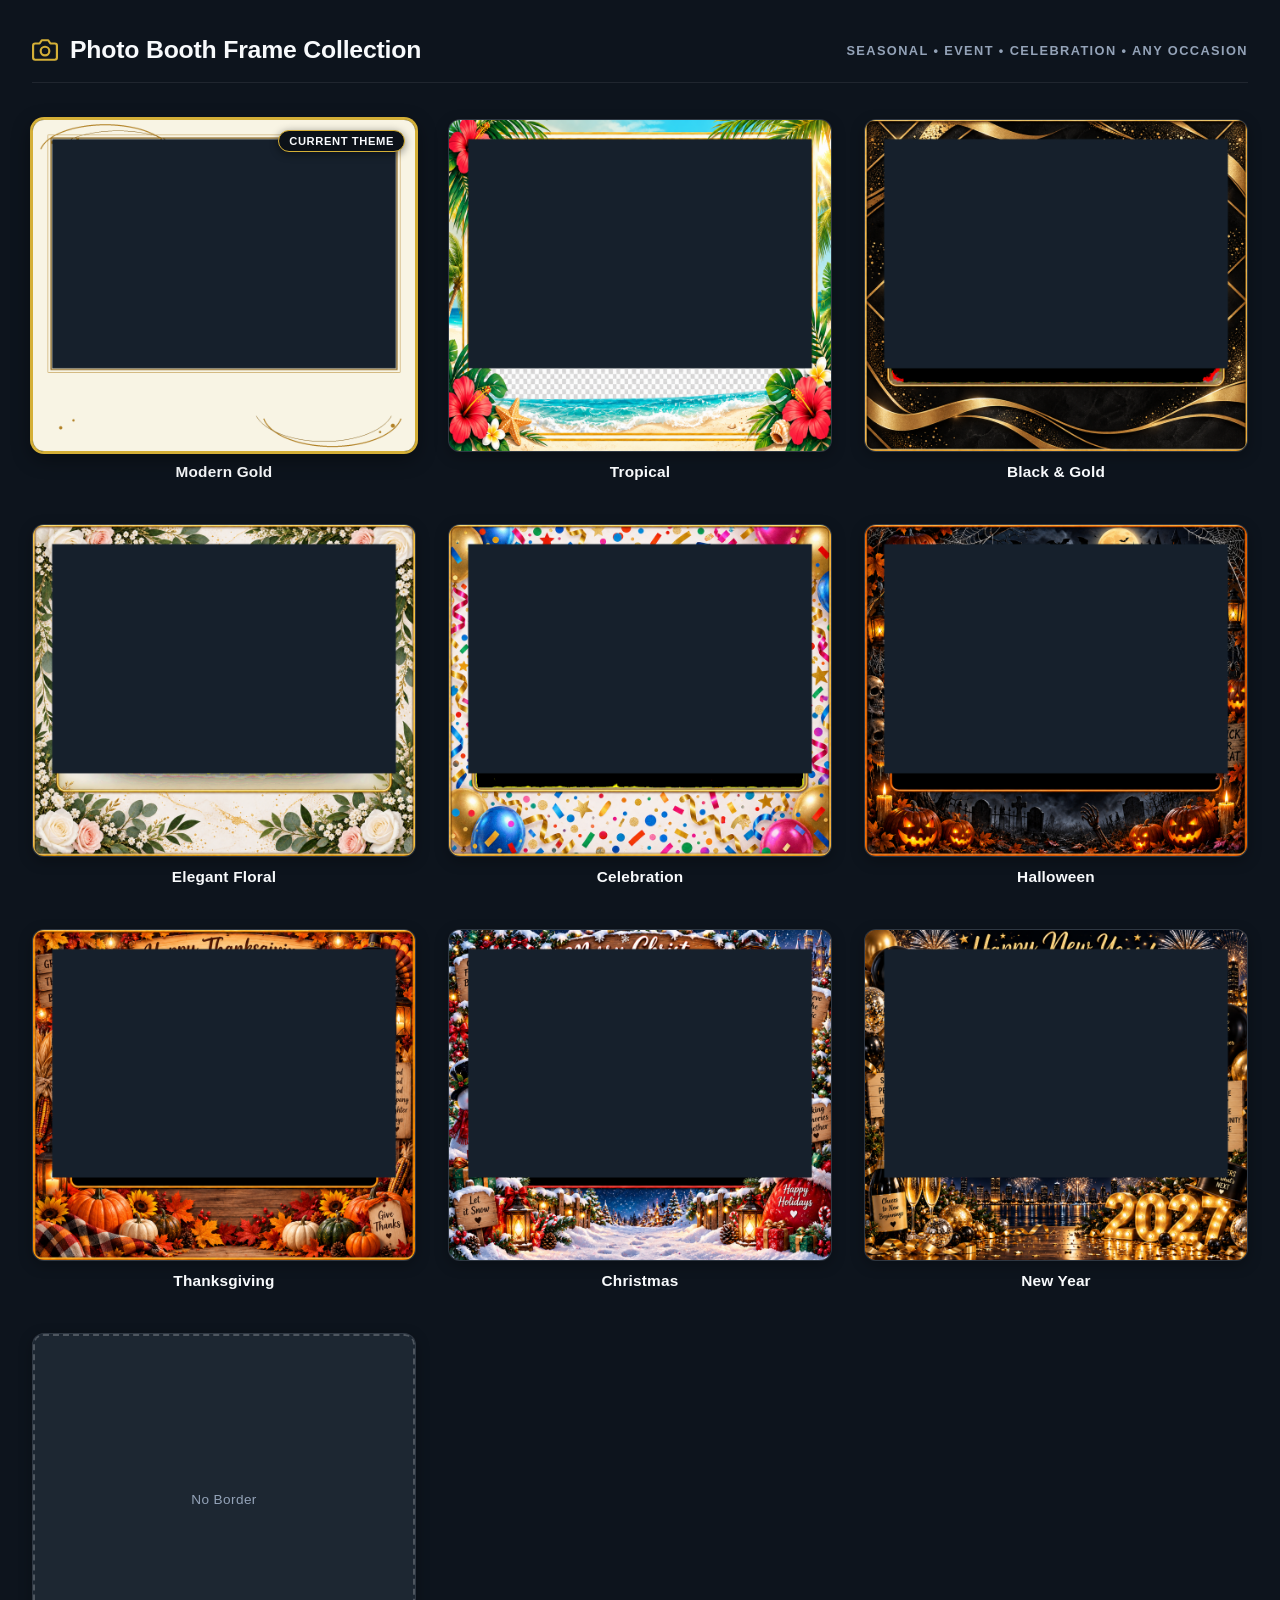
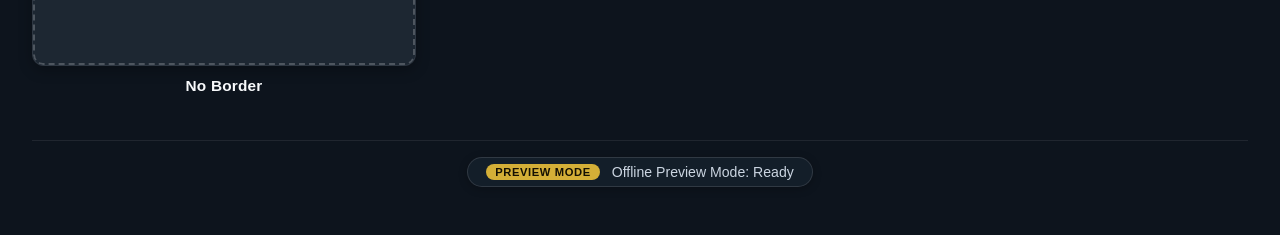
==== ui/index.html @ ea5c318e "feat: add responsive production theme selector" ====
<!DOCTYPE html>
<html lang="en">
<head>
  <meta charset="UTF-8">
  <meta name="viewport" content="width=device-width, initial-scale=1.0, maximum-scale=1.0, user-scalable=no">
  <title>Photo Booth Frame Collection</title>
  <link rel="stylesheet" href="style.css">
</head>
<body>
  <div class="gallery-container">
    <header class="collection-header">
      <div class="header-brand">
        <svg class="header-icon" viewBox="0 0 24 24" fill="none" stroke="currentColor" stroke-width="2" stroke-linecap="round" stroke-linejoin="round">
          <path d="M23 19a2 2 0 0 1-2 2H3a2 2 0 0 1-2-2V8a2 2 0 0 1 2-2h4l2-3h6l2 3h4a2 2 0 0 1 2 2z"></path>
          <circle cx="12" cy="13" r="4"></circle>
        </svg>
        <h1 class="header-title">Photo Booth Frame Collection</h1>
      </div>
      <div class="header-meta">
        <span class="header-tagline">SEASONAL &bull; EVENT &bull; CELEBRATION &bull; ANY OCCASION</span>
      </div>
    </header>

    <main class="theme-grid" id="themeGrid">
      <!-- Modern Gold -->
      <button type="button" class="theme-card" id="card-modern-gold" data-theme="modern-gold">
        <div class="preview-wrapper">
          <div class="card-badge" id="badge-modern-gold">Current Theme</div>
          <img src="assets/themes/modern-gold-frame-v2.png" alt="Modern Gold">
        </div>
        <span class="theme-name">Modern Gold</span>
      </button>

      <!-- Tropical -->
      <button type="button" class="theme-card" id="card-tropical" data-theme="tropical">
        <div class="preview-wrapper">
          <div class="card-badge" id="badge-tropical">Current Theme</div>
          <img src="assets/themes/tropical-frame-v1.png" alt="Tropical">
        </div>
        <span class="theme-name">Tropical</span>
      </button>

      <!-- Black & Gold -->
      <button type="button" class="theme-card" id="card-black-gold" data-theme="black-gold">
        <div class="preview-wrapper">
          <div class="card-badge" id="badge-black-gold">Current Theme</div>
          <img src="assets/themes/black-and-gold-frame-v1.png" alt="Black & Gold">
        </div>
        <span class="theme-name">Black & Gold</span>
      </button>

      <!-- Elegant Floral -->
      <button type="button" class="theme-card" id="card-floral" data-theme="floral">
        <div class="preview-wrapper">
          <div class="card-badge" id="badge-floral">Current Theme</div>
          <img src="assets/themes/floral-frame-v1.png" alt="Elegant Floral">
        </div>
        <span class="theme-name">Elegant Floral</span>
      </button>

      <!-- Celebration -->
      <button type="button" class="theme-card" id="card-celebration" data-theme="celebration">
        <div class="preview-wrapper">
          <div class="card-badge" id="badge-celebration">Current Theme</div>
          <img src="assets/themes/confetti-frame-v1.png" alt="Celebration">
        </div>
        <span class="theme-name">Celebration</span>
      </button>

      <!-- Halloween -->
      <button type="button" class="theme-card" id="card-halloween" data-theme="halloween">
        <div class="preview-wrapper">
          <div class="card-badge" id="badge-halloween">Current Theme</div>
          <img src="assets/themes/halloween-frame-v1.png" alt="Halloween">
        </div>
        <span class="theme-name">Halloween</span>
      </button>

      <!-- Thanksgiving -->
      <button type="button" class="theme-card" id="card-thanksgiving" data-theme="thanksgiving">
        <div class="preview-wrapper">
          <div class="card-badge" id="badge-thanksgiving">Current Theme</div>
          <img src="assets/themes/thanksgiving-frame-v1.png" alt="Thanksgiving">
        </div>
        <span class="theme-name">Thanksgiving</span>
      </button>

      <!-- Christmas -->
      <button type="button" class="theme-card" id="card-christmas" data-theme="christmas">
        <div class="preview-wrapper">
          <div class="card-badge" id="badge-christmas">Current Theme</div>
          <img src="assets/themes/christmas-frame-v1.png" alt="Christmas">
        </div>
        <span class="theme-name">Christmas</span>
      </button>

      <!-- New Year -->
      <button type="button" class="theme-card" id="card-new-year" data-theme="new-year">
        <div class="preview-wrapper">
          <div class="card-badge" id="badge-new-year">Current Theme</div>
          <img src="assets/themes/new-year-frame-v1.png" alt="New Year">
        </div>
        <span class="theme-name">New Year</span>
      </button>

      <!-- No Border -->
      <button type="button" class="theme-card" id="card-none" data-theme="none">
        <div class="preview-wrapper">
          <div class="card-badge" id="badge-none">Current Theme</div>
          <div class="plain-photo-sample">
            <span>No Border</span>
          </div>
        </div>
        <span class="theme-name">No Border</span>
      </button>
    </main>

    <footer class="collection-footer">
      <div class="status-bar">
        <span class="status-pill preview-pill">Preview Mode</span>
        <span class="status-text" id="statusMessage">Loading current theme...</span>
      </div>
    </footer>
  </div>

  <script src="app.js"></script>
</body>
</html>
---- ui/style.css ----
:root {
  /* Dark Charcoal / Slate Gallery Palette */
  --booth-bg: #0d141d;
  --booth-card-bg: #16202c;
  --booth-card-border: rgba(255, 255, 255, 0.1);
  --booth-gold: #c5a059;
  --booth-gold-accent: #d4af37;
  --booth-text-main: #f8fafc;
  --booth-text-muted: #94a3b8;
  --booth-badge-bg: #0b1118;
  --booth-radius: 12px;
  --preview-ratio: 1800 / 1560;
}

* {
  box-sizing: border-box;
  margin: 0;
  padding: 0;
  -webkit-touch-callout: none;
  -webkit-user-select: none;
  user-select: none;
  touch-action: manipulation;
  -webkit-tap-highlight-color: transparent;
}

html, body {
  min-height: 100%;
}

body {
  font-family: -apple-system, BlinkMacSystemFont, "Segoe UI", Roboto, Oxygen, Ubuntu, Cantarell, sans-serif;
  background-color: var(--booth-bg);
  color: var(--booth-text-main);
  margin: 0;
  padding: 0;
  overflow-x: hidden;
  overflow-y: auto;
  -webkit-font-smoothing: antialiased;
}

/* Centered Responsive Page Container */
.gallery-container {
  width: min(100% - clamp(24px, 5vw, 64px), 1440px);
  margin-inline: auto;
  padding-top: clamp(14px, 2.5vw, 24px);
  padding-bottom: clamp(24px, 4vw, 48px);
  display: flex;
  flex-direction: column;
  min-height: 100vh;
  box-sizing: border-box;
}

/* Compact Collection Header (Desktop / Tablet: One Row) */
.collection-header {
  display: flex;
  align-items: center;
  justify-content: space-between;
  flex-wrap: wrap;
  gap: 16px;
  padding: 12px 0 18px 0;
  border-bottom: 1px solid rgba(255, 255, 255, 0.08);
  margin-bottom: clamp(24px, 3.5vw, 36px);
  flex-shrink: 0;
}

.header-brand {
  display: flex;
  align-items: center;
  gap: 12px;
}

.header-icon {
  width: 26px;
  height: 26px;
  stroke: var(--booth-gold-accent);
  flex-shrink: 0;
}

.header-title {
  font-size: clamp(1.2rem, 2vw, 1.55rem);
  font-weight: 700;
  color: var(--booth-text-main);
  letter-spacing: -0.2px;
  margin: 0;
}

.header-meta {
  display: flex;
  align-items: center;
}

.header-tagline {
  font-size: clamp(0.7rem, 1vw, 0.8rem);
  font-weight: 600;
  letter-spacing: 1.4px;
  color: var(--booth-text-muted);
  text-transform: uppercase;
}

/* Theme Gallery Grid (CSS Grid with Full Natural Document Flow) */
.theme-grid {
  display: grid;
  grid-template-columns: repeat(3, minmax(0, 1fr));
  column-gap: clamp(20px, 2.8vw, 32px);
  row-gap: clamp(28px, 4vw, 42px);
  width: 100%;
  margin: 0 auto;
  padding: 0;
  flex: 1;
}

/* Theme Card Item (Transparent, Normal-Flow Grid Item) */
.theme-card {
  display: flex;
  flex-direction: column;
  align-items: center;
  justify-content: flex-start;
  width: 100%;
  padding: 0;
  margin: 0;
  background: transparent;
  border: none;
  cursor: pointer;
  outline: none;
  text-align: center;
  user-select: none;
  -webkit-user-select: none;
  touch-action: manipulation;
}

/* Shared Landscape Preview Wrapper (Controls Uniform Geometry) */
.preview-wrapper {
  position: relative;
  width: 100%;
  aspect-ratio: var(--preview-ratio);
  border-radius: var(--booth-radius);
  overflow: hidden;
  background: var(--booth-card-bg);
  border: 1px solid var(--booth-card-border);
  box-shadow: 0 4px 14px rgba(0, 0, 0, 0.28);
  display: flex;
  align-items: center;
  justify-content: center;
  box-sizing: border-box;
  transition: border-color 0.15s ease, box-shadow 0.15s ease, opacity 0.12s ease;
}

.theme-card:active .preview-wrapper {
  opacity: 0.92;
}

.preview-wrapper img {
  display: block;
  width: 100%;
  height: 100%;
  object-fit: contain;
  pointer-events: none;
}

/* No Border Preview Styling (Identical Outer Dimensions) */
.plain-photo-sample {
  width: 100%;
  height: 100%;
  border: 2px dashed rgba(255, 255, 255, 0.22);
  border-radius: 10px;
  background: rgba(255, 255, 255, 0.03);
  display: flex;
  align-items: center;
  justify-content: center;
  box-sizing: border-box;
  pointer-events: none;
}

.plain-photo-sample span {
  font-size: 0.85rem;
  font-weight: 500;
  color: var(--booth-text-muted);
  letter-spacing: 0.4px;
}

/* Theme Label (Directly Underneath Preview in Normal Flow) */
.theme-name {
  display: block;
  width: 100%;
  margin-top: 10px;
  font-size: clamp(0.92rem, 1.2vw, 1.05rem);
  font-weight: 600;
  color: var(--booth-text-main);
  letter-spacing: 0.2px;
  text-align: center;
  line-height: 1.3;
  pointer-events: none;
}

/* Selected State: Gold Outline & Accent Glow (NO scaling, NO dimension change) */
.theme-card.active-theme .preview-wrapper {
  border-color: var(--booth-gold-accent);
  box-shadow: 0 0 0 2px var(--booth-gold-accent), 0 6px 20px rgba(0, 0, 0, 0.45);
}

/* Compact CURRENT THEME Overlay Badge (Inside Preview Wrapper) */
.preview-wrapper .card-badge {
  position: absolute;
  top: 10px;
  right: 10px;
  display: inline-flex;
  align-items: center;
  padding: 4px 10px;
  font-size: 0.7rem;
  font-weight: 700;
  text-transform: uppercase;
  letter-spacing: 0.6px;
  border-radius: 999px;
  background: var(--booth-badge-bg);
  color: var(--booth-text-main);
  border: 1.5px solid var(--booth-gold-accent);
  box-shadow: 0 2px 8px rgba(0, 0, 0, 0.45);
  opacity: 0;
  pointer-events: none;
  transition: opacity 0.15s ease;
  z-index: 5;
}

.theme-card.active-theme .card-badge {
  opacity: 1;
}

/* Status Bar & Footer (Compact, Non-Sticky, After Gallery) */
.collection-footer {
  margin-top: clamp(28px, 4.5vw, 44px);
  padding-top: 16px;
  border-top: 1px solid rgba(255, 255, 255, 0.08);
  display: flex;
  justify-content: center;
  align-items: center;
  flex-shrink: 0;
}

.status-bar {
  display: inline-flex;
  align-items: center;
  gap: 12px;
  background: rgba(22, 32, 44, 0.85);
  border: 1px solid rgba(255, 255, 255, 0.12);
  padding: 6px 18px;
  border-radius: 999px;
  font-size: 0.88rem;
  box-shadow: 0 2px 8px rgba(0, 0, 0, 0.25);
}

.status-pill {
  font-size: 0.7rem;
  font-weight: 800;
  text-transform: uppercase;
  letter-spacing: 0.6px;
  padding: 2px 9px;
  border-radius: 999px;
}

.preview-pill {
  background: var(--booth-gold-accent);
  color: #141003;
}

.status-text {
  color: #cbd5e1;
  font-weight: 500;
}

/* ==========================================================================
   Responsive Breakpoints
   - Large (>= 1100px): 3 columns
   - Medium (700px–1099px): 2 columns
   - Small (< 700px): 1 column (centered, bounded max-width)
   ========================================================================== */

@media (max-width: 1099px) {
  .theme-grid {
    grid-template-columns: repeat(2, minmax(0, 1fr));
    column-gap: clamp(16px, 2.5vw, 24px);
    row-gap: clamp(24px, 3.5vw, 36px);
  }
}

@media (max-width: 699px) {
  .collection-header {
    flex-direction: column;
    align-items: center;
    text-align: center;
    gap: 8px;
  }

  .header-brand {
    justify-content: center;
  }

  .theme-grid {
    grid-template-columns: minmax(0, 1fr);
    max-width: 480px;
    margin-inline: auto;
    row-gap: 24px;
  }
}

/* ==========================================================================
   Photobooth-App Action Button Styling (Choose Theme)
   Preserved for kiosk injection via ui/kiosk-theme-button.js
   ========================================================================== */

.booth-action-btn {
  display: flex;
  flex-direction: column;
  align-items: center;
  justify-content: center;
  width: 96px;
  height: 96px;
  background-color: #3b5e82;
  border: 1.5px solid rgba(255, 255, 255, 0.85);
  border-radius: 14px;
  box-shadow: 0 4px 14px rgba(0, 0, 0, 0.22);
  color: #ffffff;
  text-decoration: none;
  cursor: pointer;
  user-select: none;
  touch-action: manipulation;
  -webkit-tap-highlight-color: transparent;
  transition: transform 0.12s ease, background-color 0.15s ease, box-shadow 0.15s ease;
  box-sizing: border-box;
  padding: 8px 6px;
  outline: none;
}

.booth-action-btn:hover {
  background-color: #446d96;
}

.booth-action-btn:active {
  transform: scale(0.95);
  background-color: #325070;
}

.booth-action-btn .btn-icon {
  width: 36px;
  height: 36px;
  stroke: #ffffff;
  stroke-width: 2;
  margin-bottom: 6px;
  flex-shrink: 0;
}

.booth-action-btn .btn-label {
  font-family: -apple-system, BlinkMacSystemFont, "Segoe UI", Roboto, sans-serif;
  font-size: 0.78rem;
  font-weight: 600;
  color: #ffffff;
  text-align: center;
  line-height: 1.15;
  white-space: normal;
  letter-spacing: -0.1px;
}

.btn-theme {
  position: relative;
}

.btn-theme:focus-visible {
  box-shadow: 0 0 0 2px var(--booth-gold-accent), 0 4px 14px rgba(0, 0, 0, 0.22);
}
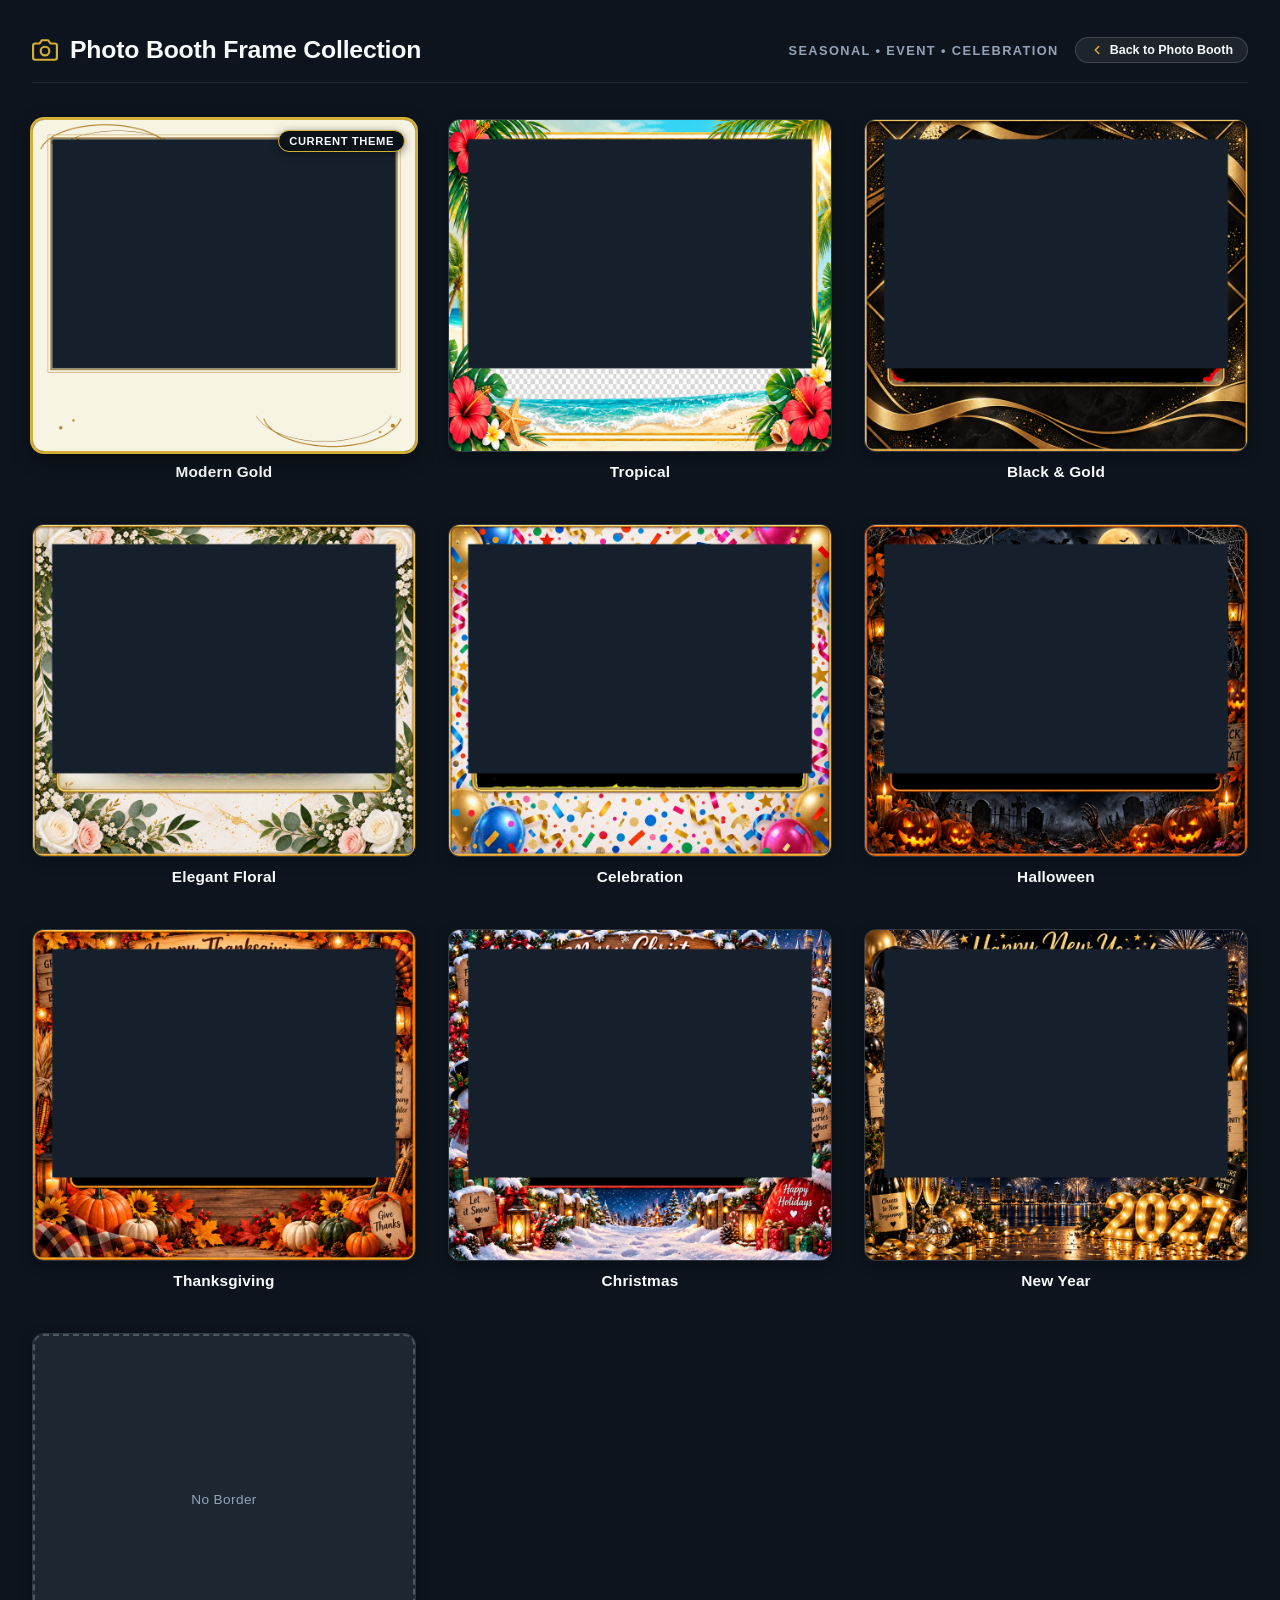
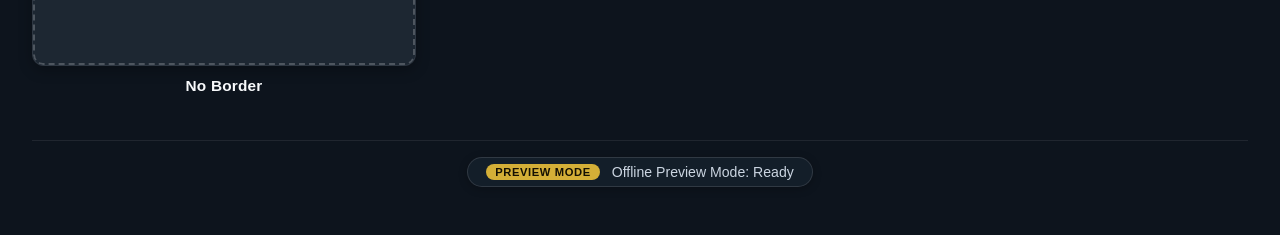
==== commit befb4fa5: "fix: add kiosk return flow after theme selection" ====
--- a/ui/index.html
+++ b/ui/index.html
@@ -17,7 +17,13 @@
         <h1 class="header-title">Photo Booth Frame Collection</h1>
       </div>
       <div class="header-meta">
-        <span class="header-tagline">SEASONAL &bull; EVENT &bull; CELEBRATION &bull; ANY OCCASION</span>
+        <span class="header-tagline">SEASONAL &bull; EVENT &bull; CELEBRATION</span>
+        <a href="http://localhost:8000/" class="btn-back" id="btnBackToBooth" title="Return to Photo Booth">
+          <svg class="btn-back-icon" viewBox="0 0 24 24" fill="none" stroke="currentColor" stroke-width="2.5" stroke-linecap="round" stroke-linejoin="round">
+            <polyline points="15 18 9 12 15 6"></polyline>
+          </svg>
+          <span>Back to Photo Booth</span>
+        </a>
       </div>
     </header>
 
--- a/ui/style.css
+++ b/ui/style.css
@@ -87,6 +87,8 @@
 .header-meta {
   display: flex;
   align-items: center;
+  gap: 16px;
+  flex-wrap: wrap;
 }
 
 .header-tagline {
@@ -95,6 +97,42 @@
   letter-spacing: 1.4px;
   color: var(--booth-text-muted);
   text-transform: uppercase;
+}
+
+/* Compact Back to Photo Booth Fallback Control */
+.btn-back {
+  display: inline-flex;
+  align-items: center;
+  gap: 6px;
+  background: rgba(255, 255, 255, 0.07);
+  border: 1px solid rgba(255, 255, 255, 0.16);
+  border-radius: 999px;
+  padding: 5px 14px;
+  font-size: 0.78rem;
+  font-weight: 600;
+  color: var(--booth-text-main);
+  text-decoration: none;
+  cursor: pointer;
+  white-space: nowrap;
+  transition: background-color 0.15s ease, border-color 0.15s ease;
+}
+
+.btn-back:hover,
+.btn-back:focus-visible {
+  background: rgba(255, 255, 255, 0.14);
+  border-color: var(--booth-gold-accent);
+}
+
+.btn-back:active {
+  background: rgba(255, 255, 255, 0.2);
+  transform: scale(0.97);
+}
+
+.btn-back-icon {
+  width: 14px;
+  height: 14px;
+  stroke: var(--booth-gold-accent);
+  flex-shrink: 0;
 }
 
 /* Theme Gallery Grid (CSS Grid with Full Natural Document Flow) */
@@ -292,6 +330,11 @@
 
   .header-brand {
     justify-content: center;
+  }
+
+  .header-meta {
+    justify-content: center;
+    gap: 10px;
   }
 
   .theme-grid {
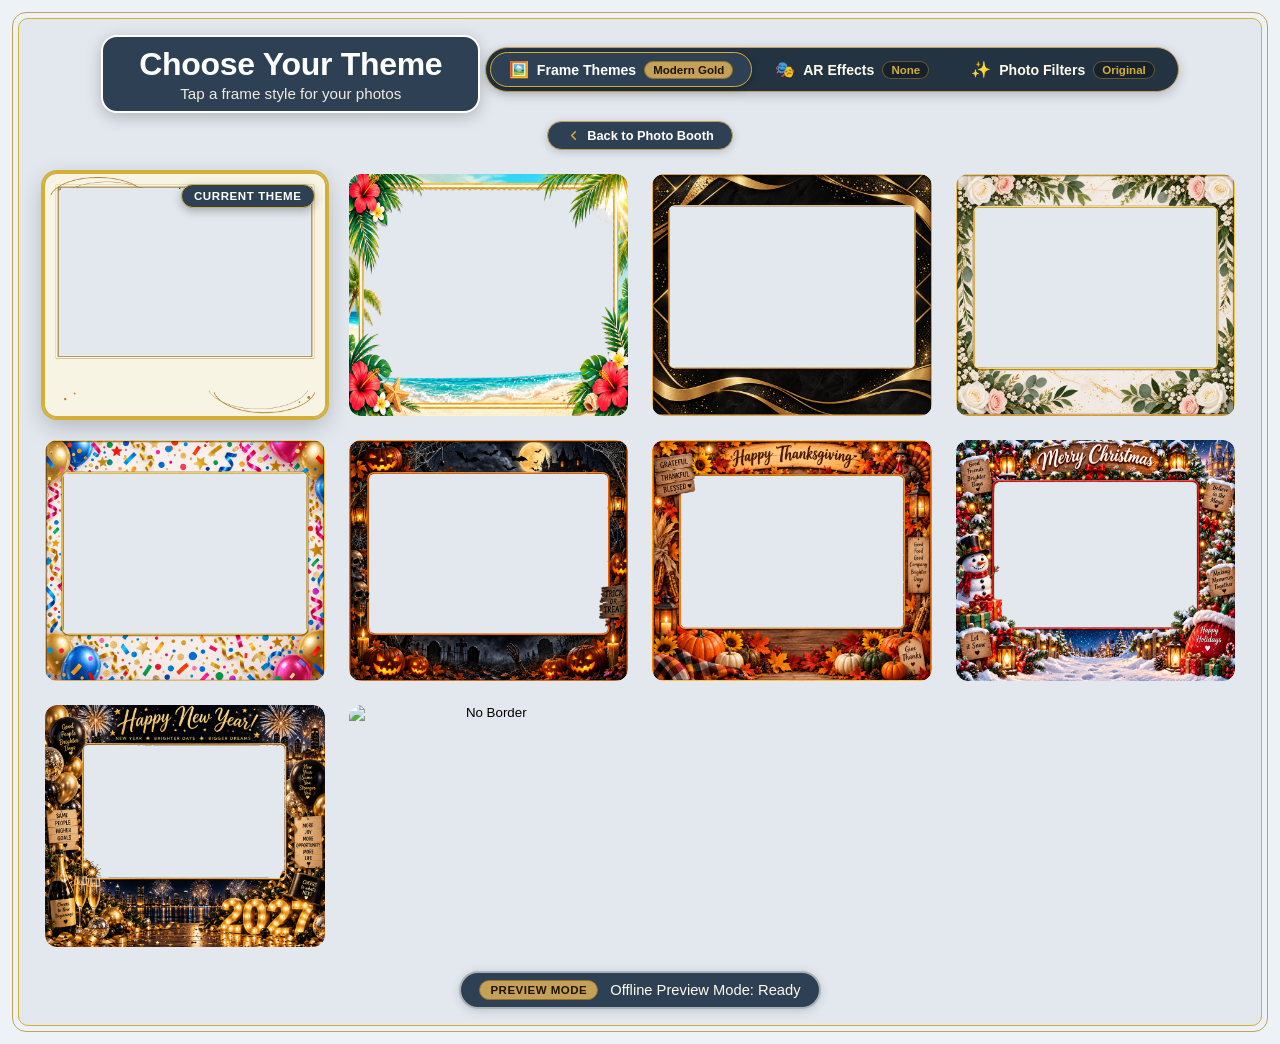
==== commit d7a69d5f: "feat: add production theme system and live selector" ====
--- a/ui/index.html
+++ b/ui/index.html
@@ -3,130 +3,239 @@
 <head>
   <meta charset="UTF-8">
   <meta name="viewport" content="width=device-width, initial-scale=1.0, maximum-scale=1.0, user-scalable=no">
-  <title>Photo Booth Frame Collection</title>
+  <title>Photo Booth Theme Selector</title>
   <link rel="stylesheet" href="style.css">
 </head>
 <body>
-  <div class="gallery-container">
-    <header class="collection-header">
-      <div class="header-brand">
-        <svg class="header-icon" viewBox="0 0 24 24" fill="none" stroke="currentColor" stroke-width="2" stroke-linecap="round" stroke-linejoin="round">
-          <path d="M23 19a2 2 0 0 1-2 2H3a2 2 0 0 1-2-2V8a2 2 0 0 1 2-2h4l2-3h6l2 3h4a2 2 0 0 1 2 2z"></path>
-          <circle cx="12" cy="13" r="4"></circle>
-        </svg>
-        <h1 class="header-title">Photo Booth Frame Collection</h1>
-      </div>
-      <div class="header-meta">
-        <span class="header-tagline">SEASONAL &bull; EVENT &bull; CELEBRATION</span>
-        <a href="http://localhost:8000/" class="btn-back" id="btnBackToBooth" title="Return to Photo Booth">
-          <svg class="btn-back-icon" viewBox="0 0 24 24" fill="none" stroke="currentColor" stroke-width="2.5" stroke-linecap="round" stroke-linejoin="round">
-            <polyline points="15 18 9 12 15 6"></polyline>
-          </svg>
-          <span>Back to Photo Booth</span>
-        </a>
-      </div>
-    </header>
-
-    <main class="theme-grid" id="themeGrid">
-      <!-- Modern Gold -->
-      <button type="button" class="theme-card" id="card-modern-gold" data-theme="modern-gold">
-        <div class="preview-wrapper">
+  <div class="kiosk-frame-outer">
+    <div class="kiosk-container">
+      <header class="kiosk-header">
+        <div class="header-panel">
+          <h1 class="title" id="pageTitle">Choose Your Theme</h1>
+          <p class="subtitle" id="pageSubtitle">Tap a frame style for your photos</p>
+        </div>
+
+        <!-- Mode Switcher: Themes vs AR Effects vs Filters -->
+        <div class="mode-tabs" role="tablist" aria-label="Selector modes">
+          <button type="button" class="tab-btn active-tab" id="tabThemes" role="tab" aria-selected="true" aria-controls="themeGrid">
+            <span class="tab-icon">🖼️</span>
+            <span class="tab-label">Frame Themes</span>
+            <span class="tab-pill" id="themeActivePill">Theme</span>
+          </button>
+          <button type="button" class="tab-btn" id="tabAREffects" role="tab" aria-selected="false" aria-controls="arGrid">
+            <span class="tab-icon">🎭</span>
+            <span class="tab-label">AR Effects</span>
+            <span class="tab-pill" id="arActivePill">None</span>
+          </button>
+          <button type="button" class="tab-btn" id="tabFilters" role="tab" aria-selected="false" aria-controls="filterGrid">
+            <span class="tab-icon">✨</span>
+            <span class="tab-label">Photo Filters</span>
+            <span class="tab-pill" id="filterActivePill">Original</span>
+          </button>
+        </div>
+
+        <div class="header-actions">
+          <a href="http://localhost:8000/#/" class="btn-back" id="btnBackToBooth" title="Return to Photo Booth">
+            <svg class="btn-back-icon" viewBox="0 0 24 24" fill="none" stroke="currentColor" stroke-width="2.5" stroke-linecap="round" stroke-linejoin="round">
+              <polyline points="15 18 9 12 15 6"></polyline>
+            </svg>
+            <span>Back to Photo Booth</span>
+          </a>
+        </div>
+      </header>
+
+      <main class="cards-grid" id="themeGrid">
+        <!-- Modern Gold -->
+        <button type="button" class="theme-option theme-card" id="card-modern-gold" data-theme="modern-gold">
           <div class="card-badge" id="badge-modern-gold">Current Theme</div>
-          <img src="assets/themes/modern-gold-frame-v2.png" alt="Modern Gold">
-        </div>
-        <span class="theme-name">Modern Gold</span>
-      </button>
-
-      <!-- Tropical -->
-      <button type="button" class="theme-card" id="card-tropical" data-theme="tropical">
-        <div class="preview-wrapper">
+          <div class="card-frame-stack">
+            <img src="assets/sample-photo.jpg" alt="Sample Photo" class="sample-photo">
+            <img src="assets/themes/modern-gold-frame-v2.png" alt="Modern Gold" class="frame-overlay">
+          </div>
+        </button>
+
+        <!-- Tropical -->
+        <button type="button" class="theme-option theme-card" id="card-tropical" data-theme="tropical">
           <div class="card-badge" id="badge-tropical">Current Theme</div>
-          <img src="assets/themes/tropical-frame-v1.png" alt="Tropical">
-        </div>
-        <span class="theme-name">Tropical</span>
-      </button>
-
-      <!-- Black & Gold -->
-      <button type="button" class="theme-card" id="card-black-gold" data-theme="black-gold">
-        <div class="preview-wrapper">
+          <div class="card-frame-stack">
+            <img src="assets/sample-photo.jpg" alt="Sample Photo" class="sample-photo">
+            <img src="assets/themes/tropical-frame-v1.png" alt="Tropical" class="frame-overlay">
+          </div>
+        </button>
+
+        <!-- Black & Gold -->
+        <button type="button" class="theme-option theme-card" id="card-black-gold" data-theme="black-gold">
           <div class="card-badge" id="badge-black-gold">Current Theme</div>
-          <img src="assets/themes/black-and-gold-frame-v1.png" alt="Black & Gold">
-        </div>
-        <span class="theme-name">Black & Gold</span>
-      </button>
-
-      <!-- Elegant Floral -->
-      <button type="button" class="theme-card" id="card-floral" data-theme="floral">
-        <div class="preview-wrapper">
+          <div class="card-frame-stack">
+            <img src="assets/sample-photo.jpg" alt="Sample Photo" class="sample-photo">
+            <img src="assets/themes/black-and-gold-frame-v1.png" alt="Black & Gold" class="frame-overlay">
+          </div>
+        </button>
+
+        <!-- Elegant Floral -->
+        <button type="button" class="theme-option theme-card" id="card-floral" data-theme="floral">
           <div class="card-badge" id="badge-floral">Current Theme</div>
-          <img src="assets/themes/floral-frame-v1.png" alt="Elegant Floral">
-        </div>
-        <span class="theme-name">Elegant Floral</span>
-      </button>
-
-      <!-- Celebration -->
-      <button type="button" class="theme-card" id="card-celebration" data-theme="celebration">
-        <div class="preview-wrapper">
+          <div class="card-frame-stack">
+            <img src="assets/sample-photo.jpg" alt="Sample Photo" class="sample-photo">
+            <img src="assets/themes/floral-frame-v1.png" alt="Elegant Floral" class="frame-overlay">
+          </div>
+        </button>
+
+        <!-- Celebration -->
+        <button type="button" class="theme-option theme-card" id="card-celebration" data-theme="celebration">
           <div class="card-badge" id="badge-celebration">Current Theme</div>
-          <img src="assets/themes/confetti-frame-v1.png" alt="Celebration">
-        </div>
-        <span class="theme-name">Celebration</span>
-      </button>
-
-      <!-- Halloween -->
-      <button type="button" class="theme-card" id="card-halloween" data-theme="halloween">
-        <div class="preview-wrapper">
+          <div class="card-frame-stack">
+            <img src="assets/sample-photo.jpg" alt="Sample Photo" class="sample-photo">
+            <img src="assets/themes/confetti-frame-v1.png" alt="Celebration" class="frame-overlay">
+          </div>
+        </button>
+
+        <!-- Halloween -->
+        <button type="button" class="theme-option theme-card" id="card-halloween" data-theme="halloween">
           <div class="card-badge" id="badge-halloween">Current Theme</div>
-          <img src="assets/themes/halloween-frame-v1.png" alt="Halloween">
-        </div>
-        <span class="theme-name">Halloween</span>
-      </button>
-
-      <!-- Thanksgiving -->
-      <button type="button" class="theme-card" id="card-thanksgiving" data-theme="thanksgiving">
-        <div class="preview-wrapper">
+          <div class="card-frame-stack">
+            <img src="assets/sample-photo.jpg" alt="Sample Photo" class="sample-photo">
+            <img src="assets/themes/halloween-frame-v1.png" alt="Halloween" class="frame-overlay">
+          </div>
+        </button>
+
+        <!-- Thanksgiving -->
+        <button type="button" class="theme-option theme-card" id="card-thanksgiving" data-theme="thanksgiving">
           <div class="card-badge" id="badge-thanksgiving">Current Theme</div>
-          <img src="assets/themes/thanksgiving-frame-v1.png" alt="Thanksgiving">
-        </div>
-        <span class="theme-name">Thanksgiving</span>
-      </button>
-
-      <!-- Christmas -->
-      <button type="button" class="theme-card" id="card-christmas" data-theme="christmas">
-        <div class="preview-wrapper">
+          <div class="card-frame-stack">
+            <img src="assets/sample-photo.jpg" alt="Sample Photo" class="sample-photo">
+            <img src="assets/themes/thanksgiving-frame-v1.png" alt="Thanksgiving" class="frame-overlay">
+          </div>
+        </button>
+
+        <!-- Christmas -->
+        <button type="button" class="theme-option theme-card" id="card-christmas" data-theme="christmas">
           <div class="card-badge" id="badge-christmas">Current Theme</div>
-          <img src="assets/themes/christmas-frame-v1.png" alt="Christmas">
-        </div>
-        <span class="theme-name">Christmas</span>
-      </button>
-
-      <!-- New Year -->
-      <button type="button" class="theme-card" id="card-new-year" data-theme="new-year">
-        <div class="preview-wrapper">
+          <div class="card-frame-stack">
+            <img src="assets/sample-photo.jpg" alt="Sample Photo" class="sample-photo">
+            <img src="assets/themes/christmas-frame-v1.png" alt="Christmas" class="frame-overlay">
+          </div>
+        </button>
+
+        <!-- New Year -->
+        <button type="button" class="theme-option theme-card" id="card-new-year" data-theme="new-year">
           <div class="card-badge" id="badge-new-year">Current Theme</div>
-          <img src="assets/themes/new-year-frame-v1.png" alt="New Year">
-        </div>
-        <span class="theme-name">New Year</span>
-      </button>
-
-      <!-- No Border -->
-      <button type="button" class="theme-card" id="card-none" data-theme="none">
-        <div class="preview-wrapper">
+          <div class="card-frame-stack">
+            <img src="assets/sample-photo.jpg" alt="Sample Photo" class="sample-photo">
+            <img src="assets/themes/new-year-frame-v1.png" alt="New Year" class="frame-overlay">
+          </div>
+        </button>
+
+        <!-- No Border -->
+        <button type="button" class="theme-option theme-card" id="card-none" data-theme="none">
           <div class="card-badge" id="badge-none">Current Theme</div>
-          <div class="plain-photo-sample">
-            <span>No Border</span>
-          </div>
-        </div>
-        <span class="theme-name">No Border</span>
-      </button>
-    </main>
-
-    <footer class="collection-footer">
-      <div class="status-bar">
-        <span class="status-pill preview-pill">Preview Mode</span>
-        <span class="status-text" id="statusMessage">Loading current theme...</span>
-      </div>
-    </footer>
+          <div class="card-frame-stack">
+            <img src="assets/sample-photo.jpg" alt="No Border" class="sample-photo">
+          </div>
+        </button>
+      </main>
+
+      <!-- AR Effects Grid -->
+      <main class="cards-grid ar-grid" id="arGrid" style="display: none;">
+        <!-- None (Disables AR) -->
+        <button type="button" class="theme-option ar-card" id="card-ar-none" data-ar-effect="none">
+          <div class="card-badge" id="badge-ar-none">Current Effect</div>
+          <div class="card-frame-stack">
+            <img src="assets/sample-photo.jpg" alt="No AR Effect" class="sample-photo">
+            <div class="ar-none-placeholder">
+              <span class="none-icon">🚫</span>
+              <span>No AR Effect</span>
+            </div>
+          </div>
+          <div class="ar-card-meta">
+            <span class="ar-card-title">None</span>
+            <span class="ar-card-sub">Disable Live AR</span>
+          </div>
+        </button>
+      </main>
+
+      <!-- Photo Filters Grid -->
+      <main class="cards-grid filter-grid" id="filterGrid" style="display: none;">
+        <!-- Original -->
+        <button type="button" class="theme-option filter-card" id="card-filter-original" data-filter="original">
+          <div class="card-badge" id="badge-filter-original">Current Filter</div>
+          <div class="card-frame-stack">
+            <img src="assets/sample-photo.jpg" alt="Original" class="sample-photo filter-preview-original">
+          </div>
+          <div class="filter-card-meta">
+            <span class="filter-card-title">Original</span>
+            <span class="filter-card-sub">Natural Colors</span>
+          </div>
+        </button>
+
+        <!-- Black & White -->
+        <button type="button" class="theme-option filter-card" id="card-filter-black-and-white" data-filter="black-and-white">
+          <div class="card-badge" id="badge-filter-black-and-white">Current Filter</div>
+          <div class="card-frame-stack">
+            <img src="assets/sample-photo.jpg" alt="Black & White" class="sample-photo filter-preview-inkwell">
+          </div>
+          <div class="filter-card-meta">
+            <span class="filter-card-title">Black & White</span>
+            <span class="filter-card-sub">Classic B&W (Inkwell)</span>
+          </div>
+        </button>
+
+        <!-- Vintage -->
+        <button type="button" class="theme-option filter-card" id="card-filter-vintage" data-filter="vintage">
+          <div class="card-badge" id="badge-filter-vintage">Current Filter</div>
+          <div class="card-frame-stack">
+            <img src="assets/sample-photo.jpg" alt="Vintage" class="sample-photo filter-preview-vintage">
+          </div>
+          <div class="filter-card-meta">
+            <span class="filter-card-title">Vintage</span>
+            <span class="filter-card-sub">Retro 1977 Look</span>
+          </div>
+        </button>
+
+        <!-- Warm -->
+        <button type="button" class="theme-option filter-card" id="card-filter-warm" data-filter="warm">
+          <div class="card-badge" id="badge-filter-warm">Current Filter</div>
+          <div class="card-frame-stack">
+            <img src="assets/sample-photo.jpg" alt="Warm" class="sample-photo filter-preview-warm">
+          </div>
+          <div class="filter-card-meta">
+            <span class="filter-card-title">Warm</span>
+            <span class="filter-card-sub">Golden Pastel (Aden)</span>
+          </div>
+        </button>
+
+        <!-- Vibrant -->
+        <button type="button" class="theme-option filter-card" id="card-filter-vibrant" data-filter="vibrant">
+          <div class="card-badge" id="badge-filter-vibrant">Current Filter</div>
+          <div class="card-frame-stack">
+            <img src="assets/sample-photo.jpg" alt="Vibrant" class="sample-photo filter-preview-vibrant">
+          </div>
+          <div class="filter-card-meta">
+            <span class="filter-card-title">Vibrant</span>
+            <span class="filter-card-sub">Vivid Saturated (Clarendon)</span>
+          </div>
+        </button>
+
+        <!-- Film -->
+        <button type="button" class="theme-option filter-card" id="card-filter-film" data-filter="film">
+          <div class="card-badge" id="badge-filter-film">Current Filter</div>
+          <div class="card-frame-stack">
+            <img src="assets/sample-photo.jpg" alt="Film" class="sample-photo filter-preview-film">
+          </div>
+          <div class="filter-card-meta">
+            <span class="filter-card-title">Film</span>
+            <span class="filter-card-sub">Moody Cinema (Moon)</span>
+          </div>
+        </button>
+      </main>
+
+      <footer class="kiosk-footer">
+        <div class="status-bar">
+          <span class="status-pill preview-pill" id="modePill">Preview Mode</span>
+          <span class="status-text" id="statusMessage">Loading current theme...</span>
+        </div>
+      </footer>
+    </div>
   </div>
 
   <script src="app.js"></script>
--- a/ui/style.css
+++ b/ui/style.css
@@ -1,15 +1,18 @@
 :root {
-  /* Dark Charcoal / Slate Gallery Palette */
-  --booth-bg: #0d141d;
-  --booth-card-bg: #16202c;
-  --booth-card-border: rgba(255, 255, 255, 0.1);
+  /* Firme Booth Kiosk Palette */
+  --booth-outer-bg: #edf2f7;
+  --booth-canvas: #e2e8ee;
+  --booth-cream: #FEFBEA;
   --booth-gold: #c5a059;
   --booth-gold-accent: #d4af37;
-  --booth-text-main: #f8fafc;
-  --booth-text-muted: #94a3b8;
-  --booth-badge-bg: #0b1118;
-  --booth-radius: 12px;
-  --preview-ratio: 1800 / 1560;
+  --booth-gold-dark: #694C12;
+  --booth-slate: #2e4053;
+  --booth-slate-dark: #243342;
+  --booth-slate-light: #3b5066;
+  --booth-white: #ffffff;
+  --booth-text-muted: #d5e0ea;
+  --booth-radius: 16px;
+  --booth-shadow: 0 4px 16px rgba(0, 0, 0, 0.22);
 }
 
 * {
@@ -23,333 +26,514 @@
   -webkit-tap-highlight-color: transparent;
 }
 
-html, body {
-  min-height: 100%;
-}
-
 body {
   font-family: -apple-system, BlinkMacSystemFont, "Segoe UI", Roboto, Oxygen, Ubuntu, Cantarell, sans-serif;
-  background-color: var(--booth-bg);
-  color: var(--booth-text-main);
-  margin: 0;
-  padding: 0;
+  background-color: var(--booth-outer-bg);
+  color: var(--booth-slate-dark);
+  min-height: 100vh;
+  display: flex;
+  flex-direction: column;
+  align-items: center;
+  justify-content: center;
   overflow-x: hidden;
-  overflow-y: auto;
-  -webkit-font-smoothing: antialiased;
-}
-
-/* Centered Responsive Page Container */
-.gallery-container {
-  width: min(100% - clamp(24px, 5vw, 64px), 1440px);
-  margin-inline: auto;
-  padding-top: clamp(14px, 2.5vw, 24px);
-  padding-bottom: clamp(24px, 4vw, 48px);
-  display: flex;
-  flex-direction: column;
-  min-height: 100vh;
+}
+
+/* Outer & Inner Elegant Gold Frame Lines */
+.kiosk-frame-outer {
+  position: relative;
+  width: calc(100vw - 24px);
+  max-width: 1440px;
+  min-height: calc(100vh - 24px);
+  margin: 12px auto;
+  border: 1.5px solid var(--booth-gold);
+  border-radius: 14px;
+  padding: 5px;
   box-sizing: border-box;
-}
-
-/* Compact Collection Header (Desktop / Tablet: One Row) */
-.collection-header {
-  display: flex;
-  align-items: center;
+  display: flex;
+}
+
+.kiosk-container {
+  position: relative;
+  width: 100%;
+  height: 100%;
+  background-color: var(--booth-canvas);
+  border: 1px solid var(--booth-gold-accent);
+  border-radius: 10px;
+  padding: 16px 24px;
+  display: flex;
+  flex-direction: column;
   justify-content: space-between;
-  flex-wrap: wrap;
-  gap: 16px;
-  padding: 12px 0 18px 0;
-  border-bottom: 1px solid rgba(255, 255, 255, 0.08);
-  margin-bottom: clamp(24px, 3.5vw, 36px);
-  flex-shrink: 0;
-}
-
-.header-brand {
-  display: flex;
-  align-items: center;
-  gap: 12px;
-}
-
-.header-icon {
-  width: 26px;
-  height: 26px;
-  stroke: var(--booth-gold-accent);
-  flex-shrink: 0;
-}
-
-.header-title {
-  font-size: clamp(1.2rem, 2vw, 1.55rem);
+  box-sizing: border-box;
+}
+
+/* Header with Slate Banner Panel */
+.kiosk-header {
+  text-align: center;
+  padding-bottom: 10px;
+  position: relative;
+}
+
+.header-panel {
+  background: var(--booth-slate);
+  border: 2.5px solid var(--booth-white);
+  border-radius: var(--booth-radius);
+  box-shadow: var(--booth-shadow);
+  padding: 9px 36px;
+  display: inline-flex;
+  flex-direction: column;
+  align-items: center;
+  min-width: 360px;
+  max-width: 90%;
+}
+
+.title {
+  font-size: 2rem;
+  font-weight: 800;
+  color: var(--booth-white);
+  letter-spacing: -0.3px;
+  margin-bottom: 2px;
+  text-align: center;
+}
+
+.subtitle {
+  font-size: 0.95rem;
+  color: var(--booth-cream);
+  opacity: 0.92;
+  font-weight: 500;
+  text-align: center;
+}
+
+/* Mode Switcher Tabs: Frame Themes vs Photo Filters */
+.mode-tabs {
+  margin-top: 10px;
+  display: inline-flex;
+  background: var(--booth-slate-dark);
+  padding: 4px;
+  border-radius: 999px;
+  border: 1.5px solid var(--booth-gold);
+  box-shadow: 0 3px 12px rgba(0, 0, 0, 0.2);
+  gap: 4px;
+}
+
+.tab-btn {
+  display: inline-flex;
+  align-items: center;
+  gap: 8px;
+  background: transparent;
+  border: 1.5px solid transparent;
+  border-radius: 999px;
+  padding: 7px 18px;
+  color: var(--booth-cream);
+  font-size: 0.88rem;
   font-weight: 700;
-  color: var(--booth-text-main);
-  letter-spacing: -0.2px;
-  margin: 0;
-}
-
-.header-meta {
-  display: flex;
-  align-items: center;
-  gap: 16px;
-  flex-wrap: wrap;
-}
-
-.header-tagline {
-  font-size: clamp(0.7rem, 1vw, 0.8rem);
+  cursor: pointer;
+  transition: all 0.15s ease;
+  user-select: none;
+  outline: none;
+}
+
+.tab-btn:hover {
+  background: rgba(255, 255, 255, 0.08);
+}
+
+.tab-btn.active-tab {
+  background: var(--booth-slate);
+  color: var(--booth-white);
+  border-color: var(--booth-gold-accent);
+  box-shadow: 0 2px 8px rgba(0, 0, 0, 0.25);
+}
+
+.tab-btn .tab-icon {
+  font-size: 1rem;
+}
+
+.tab-btn .tab-pill {
+  font-size: 0.72rem;
+  padding: 2px 8px;
+  border-radius: 999px;
+  background: rgba(0, 0, 0, 0.35);
+  border: 1px solid rgba(212, 175, 55, 0.4);
+  color: var(--booth-gold-accent);
   font-weight: 600;
-  letter-spacing: 1.4px;
-  color: var(--booth-text-muted);
-  text-transform: uppercase;
-}
-
-/* Compact Back to Photo Booth Fallback Control */
+}
+
+.tab-btn.active-tab .tab-pill {
+  background: var(--booth-gold);
+  color: #1e1302;
+  border-color: #947228;
+}
+
+/* Header Actions - Back to Photo Booth */
+.header-actions {
+  margin-top: 8px;
+  display: flex;
+  justify-content: center;
+}
+
 .btn-back {
   display: inline-flex;
   align-items: center;
   gap: 6px;
-  background: rgba(255, 255, 255, 0.07);
-  border: 1px solid rgba(255, 255, 255, 0.16);
-  border-radius: 999px;
-  padding: 5px 14px;
-  font-size: 0.78rem;
-  font-weight: 600;
-  color: var(--booth-text-main);
+  background: var(--booth-slate);
+  border: 1.5px solid var(--booth-gold);
+  border-radius: 999px;
+  padding: 6px 18px;
+  font-size: 0.8rem;
+  font-weight: 700;
+  color: var(--booth-white);
   text-decoration: none;
   cursor: pointer;
   white-space: nowrap;
-  transition: background-color 0.15s ease, border-color 0.15s ease;
+  box-shadow: 0 2px 8px rgba(0, 0, 0, 0.18);
+  transition: background-color 0.15s ease, border-color 0.15s ease, transform 0.12s ease;
 }
 
 .btn-back:hover,
 .btn-back:focus-visible {
-  background: rgba(255, 255, 255, 0.14);
+  background: var(--booth-slate-light);
   border-color: var(--booth-gold-accent);
 }
 
 .btn-back:active {
-  background: rgba(255, 255, 255, 0.2);
   transform: scale(0.97);
 }
 
 .btn-back-icon {
-  width: 14px;
-  height: 14px;
+  width: 15px;
+  height: 15px;
   stroke: var(--booth-gold-accent);
   flex-shrink: 0;
 }
 
-/* Theme Gallery Grid (CSS Grid with Full Natural Document Flow) */
-.theme-grid {
+/* Theme Cards Grid */
+.cards-grid {
+  flex: 1;
   display: grid;
-  grid-template-columns: repeat(3, minmax(0, 1fr));
-  column-gap: clamp(20px, 2.8vw, 32px);
-  row-gap: clamp(28px, 4vw, 42px);
+  grid-template-columns: repeat(auto-fill, minmax(240px, 1fr));
+  gap: 20px;
+  align-items: center;
+  justify-items: center;
   width: 100%;
-  margin: 0 auto;
+  max-width: 1380px;
+  margin: auto;
+  padding: 12px 0;
+  min-height: 0;
+}
+
+@media (min-width: 1300px) {
+  .cards-grid {
+    grid-template-columns: repeat(5, 1fr);
+  }
+}
+
+/* Theme Option Selectable Buttons (Each Option IS the Frame PNG) */
+.theme-option {
+  position: relative;
   padding: 0;
-  flex: 1;
-}
-
-/* Theme Card Item (Transparent, Normal-Flow Grid Item) */
-.theme-card {
-  display: flex;
-  flex-direction: column;
-  align-items: center;
-  justify-content: flex-start;
-  width: 100%;
-  padding: 0;
-  margin: 0;
+  border: 2px solid transparent;
   background: transparent;
-  border: none;
+  overflow: hidden;
   cursor: pointer;
   outline: none;
-  text-align: center;
-  user-select: none;
-  -webkit-user-select: none;
-  touch-action: manipulation;
-}
-
-/* Shared Landscape Preview Wrapper (Controls Uniform Geometry) */
-.preview-wrapper {
+  border-radius: 14px;
+  width: 100%;
+  max-width: 450px;
+  aspect-ratio: 1800 / 1560;
+  display: flex;
+  align-items: center;
+  justify-content: center;
+  box-sizing: border-box;
+  box-shadow: none;
+  transition: transform 0.12s ease, border-color 0.2s ease, box-shadow 0.2s ease;
+}
+
+.theme-option:active {
+  transform: scale(0.98);
+}
+
+/* Stacking Container: binds sample photo and canonical frame to identical bounds */
+.card-frame-stack {
   position: relative;
   width: 100%;
-  aspect-ratio: var(--preview-ratio);
-  border-radius: var(--booth-radius);
+  height: 100%;
+  display: grid;
+  place-items: center;
   overflow: hidden;
-  background: var(--booth-card-bg);
-  border: 1px solid var(--booth-card-border);
-  box-shadow: 0 4px 14px rgba(0, 0, 0, 0.28);
-  display: flex;
-  align-items: center;
-  justify-content: center;
-  box-sizing: border-box;
-  transition: border-color 0.15s ease, box-shadow 0.15s ease, opacity 0.12s ease;
-}
-
-.theme-card:active .preview-wrapper {
-  opacity: 0.92;
-}
-
-.preview-wrapper img {
-  display: block;
+  border-radius: 12px;
+}
+
+/* Both layers share grid cell (1 / 1) ensuring identical bounds */
+.card-frame-stack img {
+  grid-area: 1 / 1;
   width: 100%;
   height: 100%;
+  display: block;
   object-fit: contain;
+}
+
+/* Bottom layer: shared sample photo */
+.card-frame-stack .sample-photo {
+  z-index: 1;
+}
+
+/* Top layer: canonical transparent production frame */
+.card-frame-stack .frame-overlay {
+  z-index: 2;
   pointer-events: none;
 }
 
-/* No Border Preview Styling (Identical Outer Dimensions) */
-.plain-photo-sample {
-  width: 100%;
-  height: 100%;
-  border: 2px dashed rgba(255, 255, 255, 0.22);
-  border-radius: 10px;
-  background: rgba(255, 255, 255, 0.03);
-  display: flex;
-  align-items: center;
-  justify-content: center;
-  box-sizing: border-box;
-  pointer-events: none;
-}
-
-.plain-photo-sample span {
-  font-size: 0.85rem;
-  font-weight: 500;
-  color: var(--booth-text-muted);
-  letter-spacing: 0.4px;
-}
-
-/* Theme Label (Directly Underneath Preview in Normal Flow) */
-.theme-name {
-  display: block;
-  width: 100%;
-  margin-top: 10px;
-  font-size: clamp(0.92rem, 1.2vw, 1.05rem);
-  font-weight: 600;
-  color: var(--booth-text-main);
-  letter-spacing: 0.2px;
-  text-align: center;
-  line-height: 1.3;
-  pointer-events: none;
-}
-
-/* Selected State: Gold Outline & Accent Glow (NO scaling, NO dimension change) */
-.theme-card.active-theme .preview-wrapper {
+/* Active / Selected Option Styling (Matches Collage Screen Light Border & Drop Shadow) */
+.theme-option.active-theme {
   border-color: var(--booth-gold-accent);
-  box-shadow: 0 0 0 2px var(--booth-gold-accent), 0 6px 20px rgba(0, 0, 0, 0.45);
-}
-
-/* Compact CURRENT THEME Overlay Badge (Inside Preview Wrapper) */
-.preview-wrapper .card-badge {
+  box-shadow: 0 0 0 2px var(--booth-gold-accent), 0 8px 24px rgba(0, 0, 0, 0.22);
+}
+
+/* CURRENT THEME Overlay Badge (Compact Booth Action Control Style) */
+.theme-option .card-badge {
   position: absolute;
   top: 10px;
   right: 10px;
   display: inline-flex;
   align-items: center;
-  padding: 4px 10px;
-  font-size: 0.7rem;
+  padding: 5px 12px;
+  font-size: 0.72rem;
   font-weight: 700;
   text-transform: uppercase;
   letter-spacing: 0.6px;
   border-radius: 999px;
-  background: var(--booth-badge-bg);
-  color: var(--booth-text-main);
+  background: var(--booth-slate);
+  color: var(--booth-white);
   border: 1.5px solid var(--booth-gold-accent);
-  box-shadow: 0 2px 8px rgba(0, 0, 0, 0.45);
+  box-shadow: 0 3px 10px rgba(0, 0, 0, 0.28);
   opacity: 0;
+  transform: translateY(-3px);
+  transition: opacity 0.2s ease, transform 0.2s ease;
   pointer-events: none;
-  transition: opacity 0.15s ease;
   z-index: 5;
 }
 
-.theme-card.active-theme .card-badge {
+.theme-option.active-theme .card-badge,
+.theme-option.active-filter .card-badge,
+.theme-option.active-ar .card-badge {
   opacity: 1;
-}
-
-/* Status Bar & Footer (Compact, Non-Sticky, After Gallery) */
-.collection-footer {
-  margin-top: clamp(28px, 4.5vw, 44px);
-  padding-top: 16px;
-  border-top: 1px solid rgba(255, 255, 255, 0.08);
-  display: flex;
+  transform: translateY(0);
+}
+
+.theme-option.active-filter,
+.theme-option.active-ar {
+  border-color: var(--booth-gold-accent);
+  box-shadow: 0 0 0 2px var(--booth-gold-accent), 0 8px 24px rgba(0, 0, 0, 0.22);
+}
+
+/* Filter Card Metadata Panel */
+.filter-card {
+  display: flex;
+  flex-direction: column;
+}
+
+.filter-card-meta {
+  position: absolute;
+  bottom: 0;
+  left: 0;
+  right: 0;
+  background: linear-gradient(180deg, rgba(36, 51, 66, 0.6) 0%, rgba(36, 51, 66, 0.95) 100%);
+  padding: 8px 12px;
+  display: flex;
+  flex-direction: column;
+  align-items: center;
+  z-index: 4;
+  border-bottom-left-radius: 12px;
+  border-bottom-right-radius: 12px;
+}
+
+.filter-card-title {
+  font-size: 0.92rem;
+  font-weight: 800;
+  color: var(--booth-white);
+  letter-spacing: -0.2px;
+}
+
+.filter-card-sub {
+  font-size: 0.72rem;
+  font-weight: 500;
+  color: var(--booth-cream);
+  opacity: 0.9;
+}
+
+/* AR Card Metadata Panel & Stack Styles */
+.ar-card {
+  display: flex;
+  flex-direction: column;
+}
+
+.ar-card-meta {
+  position: absolute;
+  bottom: 0;
+  left: 0;
+  right: 0;
+  background: linear-gradient(180deg, rgba(36, 51, 66, 0.6) 0%, rgba(36, 51, 66, 0.95) 100%);
+  padding: 8px 12px;
+  display: flex;
+  flex-direction: column;
+  align-items: center;
+  z-index: 4;
+  border-bottom-left-radius: 12px;
+  border-bottom-right-radius: 12px;
+}
+
+.ar-card-title {
+  font-size: 0.92rem;
+  font-weight: 800;
+  color: var(--booth-white);
+  letter-spacing: -0.2px;
+}
+
+.ar-card-sub {
+  font-size: 0.72rem;
+  font-weight: 500;
+  color: var(--booth-cream);
+  opacity: 0.9;
+}
+
+.card-frame-stack .ar-overlay-preview {
+  z-index: 3;
+  width: 58%;
+  height: auto;
+  max-height: 45%;
+  object-fit: contain;
+  filter: drop-shadow(0 4px 10px rgba(0, 0, 0, 0.6));
+  position: absolute;
+  top: 32%;
+  left: 50%;
+  transform: translate(-50%, -50%);
+}
+
+.ar-none-placeholder {
+  z-index: 2;
+  display: flex;
+  flex-direction: column;
+  align-items: center;
   justify-content: center;
-  align-items: center;
-  flex-shrink: 0;
+  color: var(--booth-cream);
+  font-weight: 700;
+  font-size: 1.05rem;
+  position: absolute;
+  top: 42%;
+  left: 50%;
+  transform: translate(-50%, -50%);
+}
+
+.ar-none-placeholder .none-icon {
+  font-size: 2.5rem;
+  margin-bottom: 6px;
+  opacity: 0.85;
+}
+
+/* Simulated CSS Filter Previews (UI Hints Only) */
+.filter-preview-original {
+  filter: none;
+}
+
+.filter-preview-inkwell {
+  filter: grayscale(100%) contrast(115%);
+}
+
+.filter-preview-vintage {
+  filter: sepia(45%) contrast(105%) brightness(105%);
+}
+
+.filter-preview-warm {
+  filter: sepia(20%) saturate(125%) brightness(105%);
+}
+
+.filter-preview-vibrant {
+  filter: contrast(120%) saturate(135%);
+}
+
+.filter-preview-film {
+  filter: grayscale(85%) contrast(105%) brightness(95%);
+}
+
+/* Footer Status Bar */
+.kiosk-footer {
+  padding-top: 10px;
+  display: flex;
+  justify-content: center;
 }
 
 .status-bar {
   display: inline-flex;
   align-items: center;
   gap: 12px;
-  background: rgba(22, 32, 44, 0.85);
-  border: 1px solid rgba(255, 255, 255, 0.12);
-  padding: 6px 18px;
-  border-radius: 999px;
-  font-size: 0.88rem;
-  box-shadow: 0 2px 8px rgba(0, 0, 0, 0.25);
+  background: var(--booth-slate);
+  border: 2px solid rgba(255, 255, 255, 0.6);
+  padding: 7px 18px;
+  border-radius: 999px;
+  font-size: 0.92rem;
+  box-shadow: 0 2px 10px rgba(0, 0, 0, 0.15);
 }
 
 .status-pill {
-  font-size: 0.7rem;
-  font-weight: 800;
+  font-size: 0.72rem;
+  font-weight: 700;
   text-transform: uppercase;
-  letter-spacing: 0.6px;
-  padding: 2px 9px;
+  letter-spacing: 0.5px;
+  padding: 3px 10px;
   border-radius: 999px;
 }
 
 .preview-pill {
-  background: var(--booth-gold-accent);
-  color: #141003;
+  background: var(--booth-gold);
+  color: #1e1302;
+  border: 1px solid #947228;
 }
 
 .status-text {
-  color: #cbd5e1;
+  color: var(--booth-cream);
   font-weight: 500;
 }
 
-/* ==========================================================================
-   Responsive Breakpoints
-   - Large (>= 1100px): 3 columns
-   - Medium (700px–1099px): 2 columns
-   - Small (< 700px): 1 column (centered, bounded max-width)
-   ========================================================================== */
-
-@media (max-width: 1099px) {
-  .theme-grid {
-    grid-template-columns: repeat(2, minmax(0, 1fr));
-    column-gap: clamp(16px, 2.5vw, 24px);
-    row-gap: clamp(24px, 3.5vw, 36px);
-  }
-}
-
-@media (max-width: 699px) {
-  .collection-header {
-    flex-direction: column;
-    align-items: center;
-    text-align: center;
-    gap: 8px;
-  }
-
-  .header-brand {
-    justify-content: center;
-  }
-
-  .header-meta {
-    justify-content: center;
-    gap: 10px;
-  }
-
-  .theme-grid {
-    grid-template-columns: minmax(0, 1fr);
-    max-width: 480px;
-    margin-inline: auto;
-    row-gap: 24px;
+/* Responsive adjustments for touchscreen kiosks (e.g. 800x480 or 1024x600) */
+@media (max-height: 560px) {
+  .kiosk-frame-outer {
+    margin: 6px auto;
+    width: calc(100vw - 12px);
+    min-height: calc(100vh - 12px);
+    padding: 3px;
+  }
+  .kiosk-container {
+    padding: 8px 14px;
+  }
+  .header-panel {
+    padding: 6px 18px;
+    min-width: 260px;
+  }
+  .title {
+    font-size: 1.35rem;
+    margin-bottom: 2px;
+  }
+  .subtitle {
+    display: none;
+  }
+  .cards-grid {
+    gap: 12px;
+    padding: 4px 0;
+  }
+  .kiosk-footer {
+    padding-top: 4px;
+  }
+  .status-bar {
+    padding: 4px 12px;
+    font-size: 0.78rem;
   }
 }
 
 /* ==========================================================================
    Photobooth-App Action Button Styling (Choose Theme)
-   Preserved for kiosk injection via ui/kiosk-theme-button.js
+   Matches existing Photobooth-App kiosk action button design system
    ========================================================================== */
 
+/* Photobooth-App Action Buttons (Image, Collage, Choose Theme) */
 .booth-action-btn {
   display: flex;
   flex-direction: column;
@@ -402,6 +586,7 @@
   letter-spacing: -0.1px;
 }
 
+/* Choose Theme Button specific styling */
 .btn-theme {
   position: relative;
 }
